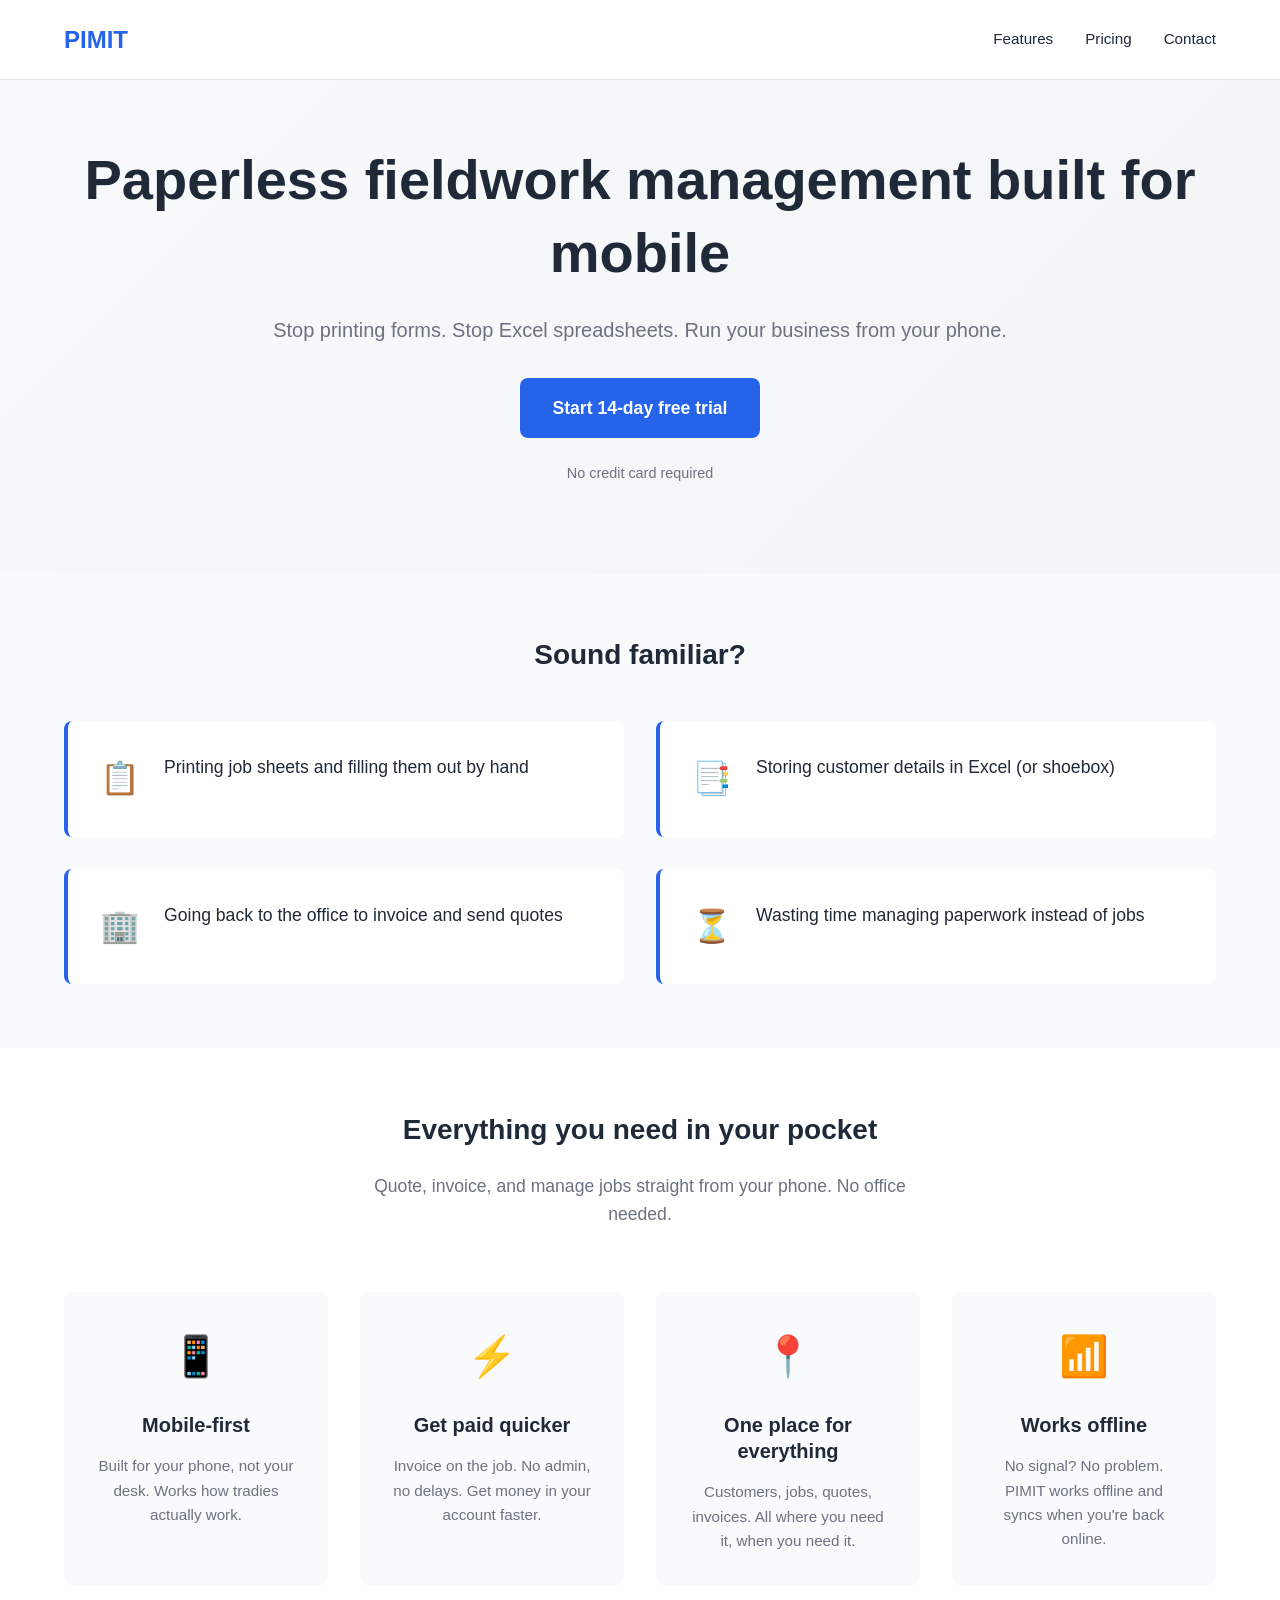
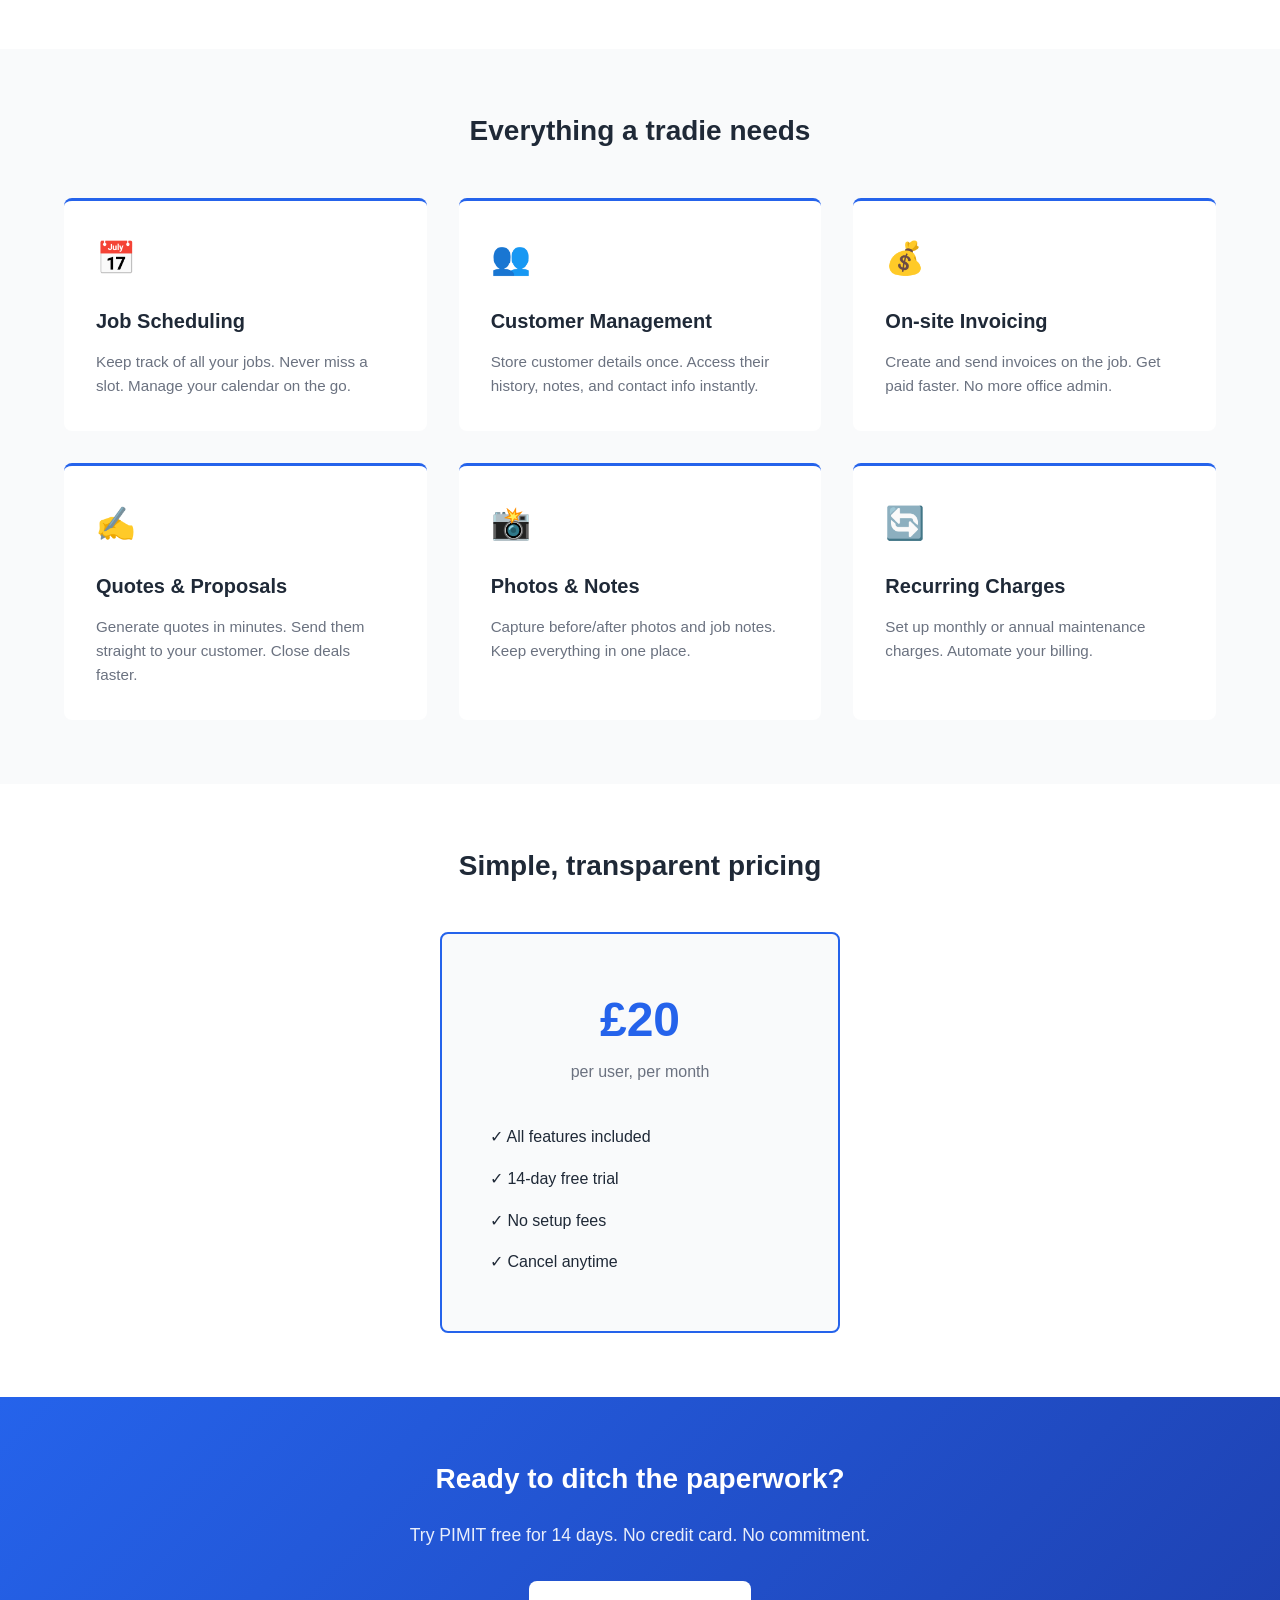
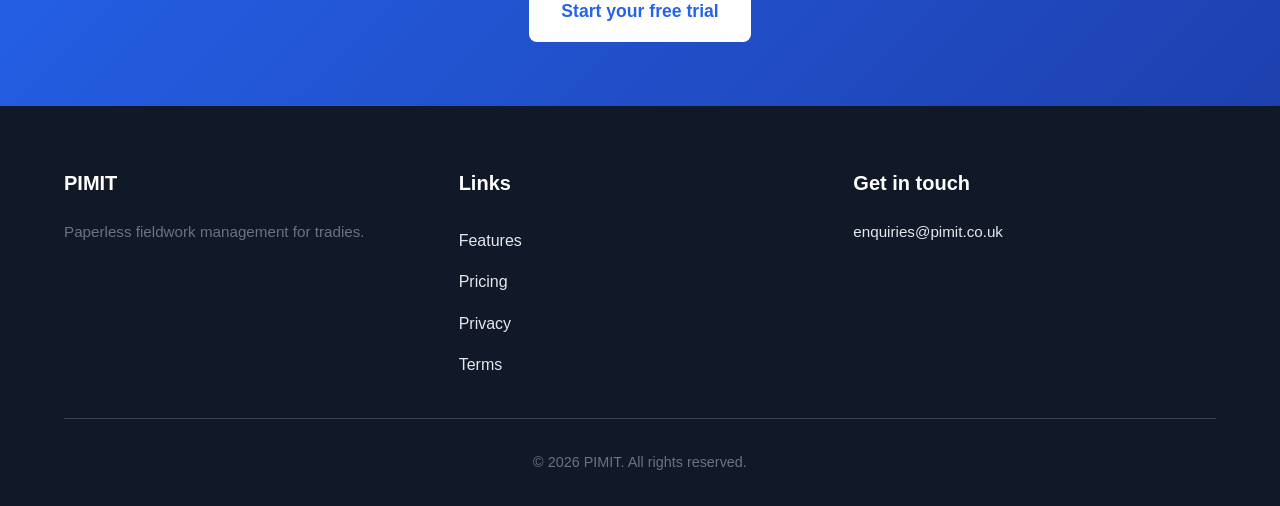
==== index.html @ a7ddae64 "Initial Commit" ====
<!doctype html>
<html lang="en">
  <head>
    <meta charset="UTF-8" />
    <meta name="viewport" content="width=device-width, initial-scale=1.0" />
    <meta
      name="description"
      content="PIMIT - Paperless fieldwork management built for mobile. Quote, invoice, and manage jobs from your phone. Try free for 14 days."
    />
    <title>PIMIT | Paperless Fieldwork Management for Tradies</title>
    <link rel="stylesheet" href="css/style.css" />
  </head>
  <body>
    <!-- Navigation -->
    <nav class="navbar">
      <div class="container">
        <div class="nav-brand">
          <h1>PIMIT</h1>
        </div>
        <div class="nav-links">
          <a href="#features" class="nav-link">Features</a>
          <a href="#pricing" class="nav-link">Pricing</a>
          <a href="#contact" class="nav-link">Contact</a>
        </div>
      </div>
    </nav>

    <!-- Hero Section -->
    <section class="hero">
      <div class="container">
        <div class="hero-content">
          <h2 class="hero-headline">
            Paperless fieldwork management built for mobile
          </h2>
          <p class="hero-subheadline">
            Stop printing forms. Stop Excel spreadsheets. Run your business from
            your phone.
          </p>
          <a href="#signup" class="btn btn-primary btn-large"
            >Start 14-day free trial</a
          >
          <p class="hero-note">No credit card required</p>
        </div>
      </div>
    </section>

    <!-- Problem Section -->
    <section class="problem">
      <div class="container">
        <h3>Sound familiar?</h3>
        <div class="problem-list">
          <div class="problem-item">
            <div class="problem-icon">📋</div>
            <p>Printing job sheets and filling them out by hand</p>
          </div>
          <div class="problem-item">
            <div class="problem-icon">📑</div>
            <p>Storing customer details in Excel (or shoebox)</p>
          </div>
          <div class="problem-item">
            <div class="problem-icon">🏢</div>
            <p>Going back to the office to invoice and send quotes</p>
          </div>
          <div class="problem-item">
            <div class="problem-icon">⏳</div>
            <p>Wasting time managing paperwork instead of jobs</p>
          </div>
        </div>
      </div>
    </section>

    <!-- Solution Section -->
    <section class="solution">
      <div class="container">
        <div class="solution-header">
          <h3>Everything you need in your pocket</h3>
          <p>
            Quote, invoice, and manage jobs straight from your phone. No office
            needed.
          </p>
        </div>
        <div class="solution-grid">
          <div class="solution-card">
            <div class="solution-icon">📱</div>
            <h4>Mobile-first</h4>
            <p>
              Built for your phone, not your desk. Works how tradies actually
              work.
            </p>
          </div>
          <div class="solution-card">
            <div class="solution-icon">⚡</div>
            <h4>Get paid quicker</h4>
            <p>
              Invoice on the job. No admin, no delays. Get money in your account
              faster.
            </p>
          </div>
          <div class="solution-card">
            <div class="solution-icon">📍</div>
            <h4>One place for everything</h4>
            <p>
              Customers, jobs, quotes, invoices. All where you need it, when you
              need it.
            </p>
          </div>
          <div class="solution-card">
            <div class="solution-icon">📶</div>
            <h4>Works offline</h4>
            <p>
              No signal? No problem. PIMIT works offline and syncs when you're
              back online.
            </p>
          </div>
        </div>
      </div>
    </section>

    <!-- Features Section -->
    <section class="features" id="features">
      <div class="container">
        <h3>Everything a tradie needs</h3>
        <div class="features-grid">
          <div class="feature-card">
            <div class="feature-icon">📅</div>
            <h4>Job Scheduling</h4>
            <p>
              Keep track of all your jobs. Never miss a slot. Manage your
              calendar on the go.
            </p>
          </div>
          <div class="feature-card">
            <div class="feature-icon">👥</div>
            <h4>Customer Management</h4>
            <p>
              Store customer details once. Access their history, notes, and
              contact info instantly.
            </p>
          </div>
          <div class="feature-card">
            <div class="feature-icon">💰</div>
            <h4>On-site Invoicing</h4>
            <p>
              Create and send invoices on the job. Get paid faster. No more
              office admin.
            </p>
          </div>
          <div class="feature-card">
            <div class="feature-icon">✍️</div>
            <h4>Quotes & Proposals</h4>
            <p>
              Generate quotes in minutes. Send them straight to your customer.
              Close deals faster.
            </p>
          </div>
          <div class="feature-card">
            <div class="feature-icon">📸</div>
            <h4>Photos & Notes</h4>
            <p>
              Capture before/after photos and job notes. Keep everything in one
              place.
            </p>
          </div>
          <div class="feature-card">
            <div class="feature-icon">🔄</div>
            <h4>Recurring Charges</h4>
            <p>
              Set up monthly or annual maintenance charges. Automate your
              billing.
            </p>
          </div>
        </div>
      </div>
    </section>

    <!-- Pricing Section -->
    <section class="pricing" id="pricing">
      <div class="container">
        <h3>Simple, transparent pricing</h3>
        <div class="pricing-card">
          <div class="pricing-amount">£20</div>
          <div class="pricing-period">per user, per month</div>
          <ul class="pricing-features">
            <li>✓ All features included</li>
            <li>✓ 14-day free trial</li>
            <li>✓ No setup fees</li>
            <li>✓ Cancel anytime</li>
          </ul>
        </div>
      </div>
    </section>

    <!-- CTA Section -->
    <section class="cta-section">
      <div class="container">
        <h3>Ready to ditch the paperwork?</h3>
        <p>Try PIMIT free for 14 days. No credit card. No commitment.</p>
        <a href="#signup" class="btn btn-primary btn-large"
          >Start your free trial</a
        >
      </div>
    </section>

    <!-- Footer -->
    <footer class="footer">
      <div class="container">
        <div class="footer-content">
          <div class="footer-section">
            <h4>PIMIT</h4>
            <p>Paperless fieldwork management for tradies.</p>
          </div>
          <div class="footer-section">
            <h4>Links</h4>
            <ul>
              <li><a href="#features">Features</a></li>
              <li><a href="#pricing">Pricing</a></li>
              <li><a href="privacy.html">Privacy</a></li>
              <li><a href="terms.html">Terms</a></li>
            </ul>
          </div>
          <div class="footer-section">
            <h4>Get in touch</h4>
            <p>
              <a href="mailto:enquiries@pimit.co.uk">enquiries@pimit.co.uk</a>
            </p>
          </div>
        </div>
        <div class="footer-bottom">
          <p>&copy; 2026 PIMIT. All rights reserved.</p>
        </div>
      </div>
    </footer>

    <script src="js/script.js"></script>
  </body>
</html>
---- css/style.css ----
/* ===========================
   Reset & Base Styles
   =========================== */

* {
    margin: 0;
    padding: 0;
    box-sizing: border-box;
}

:root {
    --primary-color: #2563eb;
    --primary-dark: #1e40af;
    --text-dark: #1f2937;
    --text-light: #6b7280;
    --bg-light: #f9fafb;
    --bg-white: #ffffff;
    --border-color: #e5e7eb;
    --spacing-xs: 0.5rem;
    --spacing-sm: 1rem;
    --spacing-md: 1.5rem;
    --spacing-lg: 2rem;
    --spacing-xl: 3rem;
    --spacing-2xl: 4rem;
}

html {
    scroll-behavior: smooth;
}

body {
    font-family: -apple-system, BlinkMacSystemFont, 'Segoe UI', 'Roboto', 'Oxygen', 'Ubuntu', 'Cantarell', sans-serif;
    line-height: 1.6;
    color: var(--text-dark);
    background-color: var(--bg-white);
}

/* ===========================
   Typography
   =========================== */

h1, h2, h3, h4, h5, h6 {
    font-weight: 600;
    line-height: 1.3;
    margin-bottom: var(--spacing-md);
}

h2 {
    font-size: 2rem;
}

h3 {
    font-size: 1.75rem;
    text-align: center;
}

h4 {
    font-size: 1.25rem;
}

p {
    margin-bottom: var(--spacing-md);
    color: var(--text-light);
}

a {
    color: var(--primary-color);
    text-decoration: none;
    transition: color 0.3s ease;
}

a:hover {
    color: var(--primary-dark);
}

/* ===========================
   Layout & Containers
   =========================== */

.container {
    width: 100%;
    max-width: 1200px;
    margin: 0 auto;
    padding: 0 var(--spacing-md);
}

section {
    padding: var(--spacing-2xl) 0;
}

/* ===========================
   Navigation
   =========================== */

.navbar {
    background-color: var(--bg-white);
    border-bottom: 1px solid var(--border-color);
    padding: var(--spacing-md) 0;
    position: sticky;
    top: 0;
    z-index: 100;
}

.navbar .container {
    display: flex;
    justify-content: space-between;
    align-items: center;
}

.nav-brand h1 {
    font-size: 1.5rem;
    margin: 0;
    color: var(--primary-color);
}

.nav-links {
    display: flex;
    gap: var(--spacing-lg);
}

.nav-link {
    font-size: 0.95rem;
    color: var(--text-dark);
    font-weight: 500;
    transition: color 0.3s ease;
}

.nav-link:hover {
    color: var(--primary-color);
}

/* ===========================
   Hero Section
   =========================== */

.hero {
    background: linear-gradient(135deg, #f9fafb 0%, #f3f4f6 100%);
    padding: var(--spacing-2xl) 0;
}

.hero-content {
    text-align: center;
}

.hero-headline {
    font-size: 2.5rem;
    color: var(--text-dark);
    margin-bottom: var(--spacing-md);
}

.hero-subheadline {
    font-size: 1.25rem;
    color: var(--text-light);
    margin-bottom: var(--spacing-lg);
}

.hero-note {
    font-size: 0.9rem;
    color: var(--text-light);
    margin-top: var(--spacing-md);
}

/* ===========================
   Buttons
   =========================== */

.btn {
    display: inline-block;
    padding: 0.75rem 1.5rem;
    border-radius: 0.5rem;
    font-weight: 600;
    transition: all 0.3s ease;
    cursor: pointer;
    border: none;
    text-align: center;
}

.btn-primary {
    background-color: var(--primary-color);
    color: white;
}

.btn-primary:hover {
    background-color: var(--primary-dark);
    transform: translateY(-2px);
    box-shadow: 0 10px 20px rgba(37, 99, 235, 0.2);
}

.btn-large {
    padding: 1rem 2rem;
    font-size: 1.1rem;
}

/* ===========================
   Problem Section
   =========================== */

.problem {
    background-color: var(--bg-light);
}

.problem h3 {
    margin-bottom: var(--spacing-xl);
}

.problem-list {
    display: grid;
    grid-template-columns: 1fr;
    gap: var(--spacing-lg);
}

.problem-item {
    background-color: var(--bg-white);
    padding: var(--spacing-lg);
    border-radius: 0.5rem;
    border-left: 4px solid var(--primary-color);
    display: flex;
    align-items: flex-start;
    gap: var(--spacing-md);
}

.problem-icon {
    font-size: 2rem;
    flex-shrink: 0;
}

.problem-item p {
    margin: 0;
    font-size: 1.1rem;
    color: var(--text-dark);
}

/* ===========================
   Solution Section
   =========================== */

.solution {
    background-color: var(--bg-white);
}

.solution-header {
    text-align: center;
    margin-bottom: var(--spacing-2xl);
}

.solution-header h3 {
    margin-bottom: var(--spacing-md);
}

.solution-header p {
    font-size: 1.1rem;
    max-width: 600px;
    margin-left: auto;
    margin-right: auto;
}

.solution-grid {
    display: grid;
    grid-template-columns: 1fr;
    gap: var(--spacing-lg);
}

.solution-card {
    background-color: var(--bg-light);
    padding: var(--spacing-lg);
    border-radius: 0.5rem;
    text-align: center;
}

.solution-icon {
    font-size: 2.5rem;
    margin-bottom: var(--spacing-md);
    display: block;
}

.solution-card h4 {
    color: var(--text-dark);
    margin-bottom: var(--spacing-sm);
}

.solution-card p {
    margin: 0;
    font-size: 0.95rem;
}

/* ===========================
   Features Section
   =========================== */

.features {
    background-color: var(--bg-light);
}

.features h3 {
    margin-bottom: var(--spacing-xl);
}

.features-grid {
    display: grid;
    grid-template-columns: 1fr;
    gap: var(--spacing-lg);
}

.feature-card {
    background-color: var(--bg-white);
    padding: var(--spacing-lg);
    border-radius: 0.5rem;
    border-top: 3px solid var(--primary-color);
}

.feature-icon {
    font-size: 2rem;
    margin-bottom: var(--spacing-md);
    display: block;
}

.feature-card h4 {
    color: var(--text-dark);
    margin-bottom: var(--spacing-sm);
}

.feature-card p {
    margin: 0;
    font-size: 0.95rem;
}

/* ===========================
   Pricing Section
   =========================== */

.pricing {
    background-color: var(--bg-white);
}

.pricing h3 {
    margin-bottom: var(--spacing-xl);
}

.pricing-card {
    background-color: var(--bg-light);
    padding: var(--spacing-xl);
    border-radius: 0.5rem;
    border: 2px solid var(--primary-color);
    text-align: center;
    max-width: 400px;
    margin: 0 auto;
}

.pricing-amount {
    font-size: 3rem;
    font-weight: 700;
    color: var(--primary-color);
}

.pricing-period {
    font-size: 1rem;
    color: var(--text-light);
    margin-bottom: var(--spacing-lg);
}

.pricing-features {
    list-style: none;
    text-align: left;
}

.pricing-features li {
    padding: 0.5rem 0;
    color: var(--text-dark);
    font-weight: 500;
}

/* ===========================
   CTA Section
   =========================== */

.cta-section {
    background: linear-gradient(135deg, var(--primary-color) 0%, var(--primary-dark) 100%);
    color: white;
    text-align: center;
}

.cta-section h3 {
    color: white;
    margin-bottom: var(--spacing-md);
}

.cta-section p {
    color: rgba(255, 255, 255, 0.9);
    font-size: 1.1rem;
    margin-bottom: var(--spacing-lg);
}

.cta-section .btn-primary {
    background-color: white;
    color: var(--primary-color);
}

.cta-section .btn-primary:hover {
    background-color: var(--bg-light);
}

/* ===========================
   Footer
   =========================== */

.footer {
    background-color: #111827;
    color: #e5e7eb;
    padding: var(--spacing-2xl) 0 var(--spacing-lg);
}

.footer-content {
    display: grid;
    grid-template-columns: 1fr;
    gap: var(--spacing-lg);
    margin-bottom: var(--spacing-lg);
}

.footer-section h4 {
    color: white;
    margin-bottom: var(--spacing-md);
}

.footer-section p {
    margin: 0;
    font-size: 0.95rem;
}

.footer-section ul {
    list-style: none;
}

.footer-section ul li {
    padding: 0.5rem 0;
}

.footer-section a {
    color: #e5e7eb;
}

.footer-section a:hover {
    color: white;
}

.footer-bottom {
    text-align: center;
    padding-top: var(--spacing-lg);
    border-top: 1px solid #374151;
    font-size: 0.9rem;
}

.footer-bottom p {
    margin: 0;
}

/* ===========================
   Responsive Design
   =========================== */

/* Tablet (768px and up) */
@media (min-width: 768px) {
    .nav-links {
        display: flex;
    }

    .hero-headline {
        font-size: 3rem;
    }

    .problem-list {
        grid-template-columns: repeat(2, 1fr);
    }

    .solution-grid {
        grid-template-columns: repeat(2, 1fr);
    }

    .features-grid {
        grid-template-columns: repeat(2, 1fr);
    }

    .footer-content {
        grid-template-columns: repeat(3, 1fr);
    }
}

/* Desktop (1024px and up) */
@media (min-width: 1024px) {
    .hero-headline {
        font-size: 3.5rem;
    }

    .problem-list {
        grid-template-columns: repeat(2, 1fr);
    }

    .solution-grid {
        grid-template-columns: repeat(4, 1fr);
    }

    .features-grid {
        grid-template-columns: repeat(3, 1fr);
    }
}

/* Small screens (mobile optimization) */
@media (max-width: 480px) {
    :root {
        --spacing-lg: 1.5rem;
        --spacing-xl: 2rem;
        --spacing-2xl: 2.5rem;
    }

    section {
        padding: var(--spacing-xl) 0;
    }

    .nav-links {
        gap: var(--spacing-md);
        font-size: 0.85rem;
    }

    h3 {
        font-size: 1.5rem;
    }

    .hero-headline {
        font-size: 1.75rem;
    }

    .btn {
        width: 100%;
    }
}

/* ===========================
   Utility Classes
   =========================== */

.text-center {
    text-align: center;
}

.mt-lg {
    margin-top: var(--spacing-lg);
}

.mb-lg {
    margin-bottom: var(--spacing-lg);
}
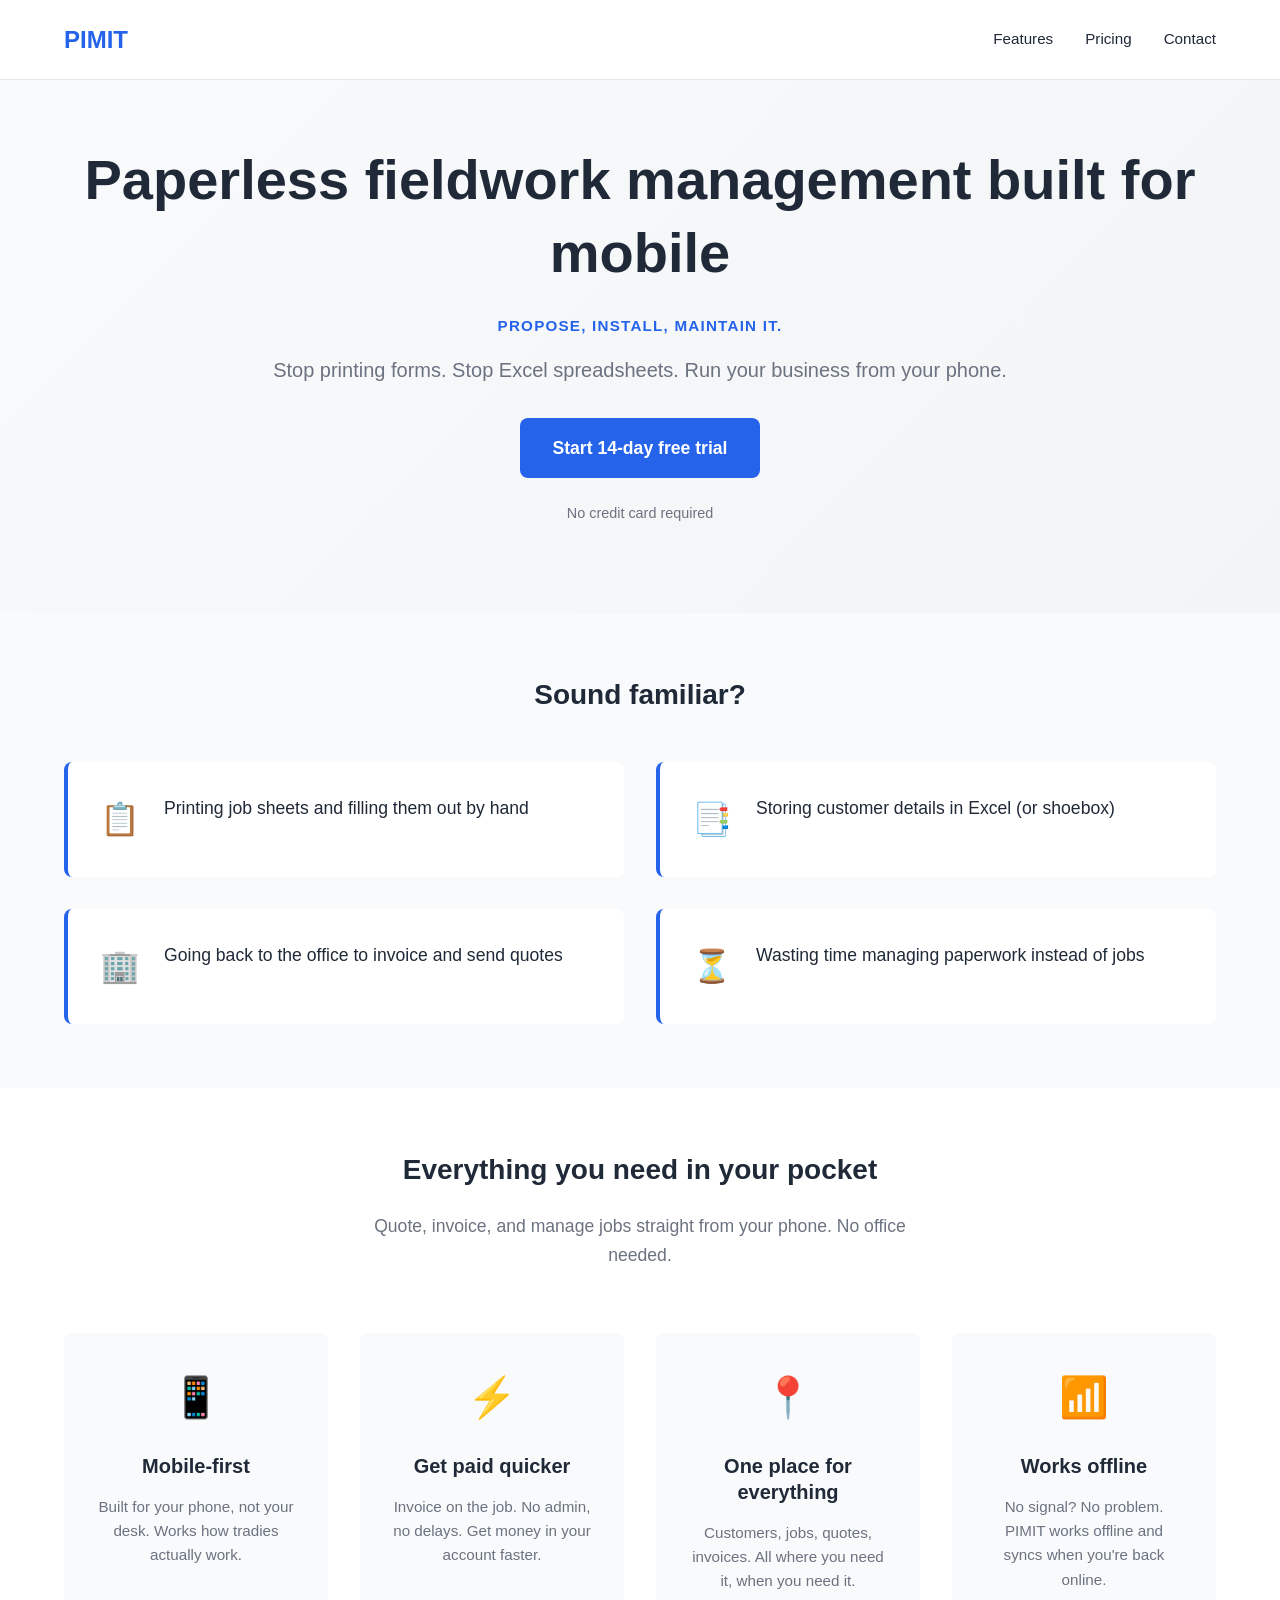
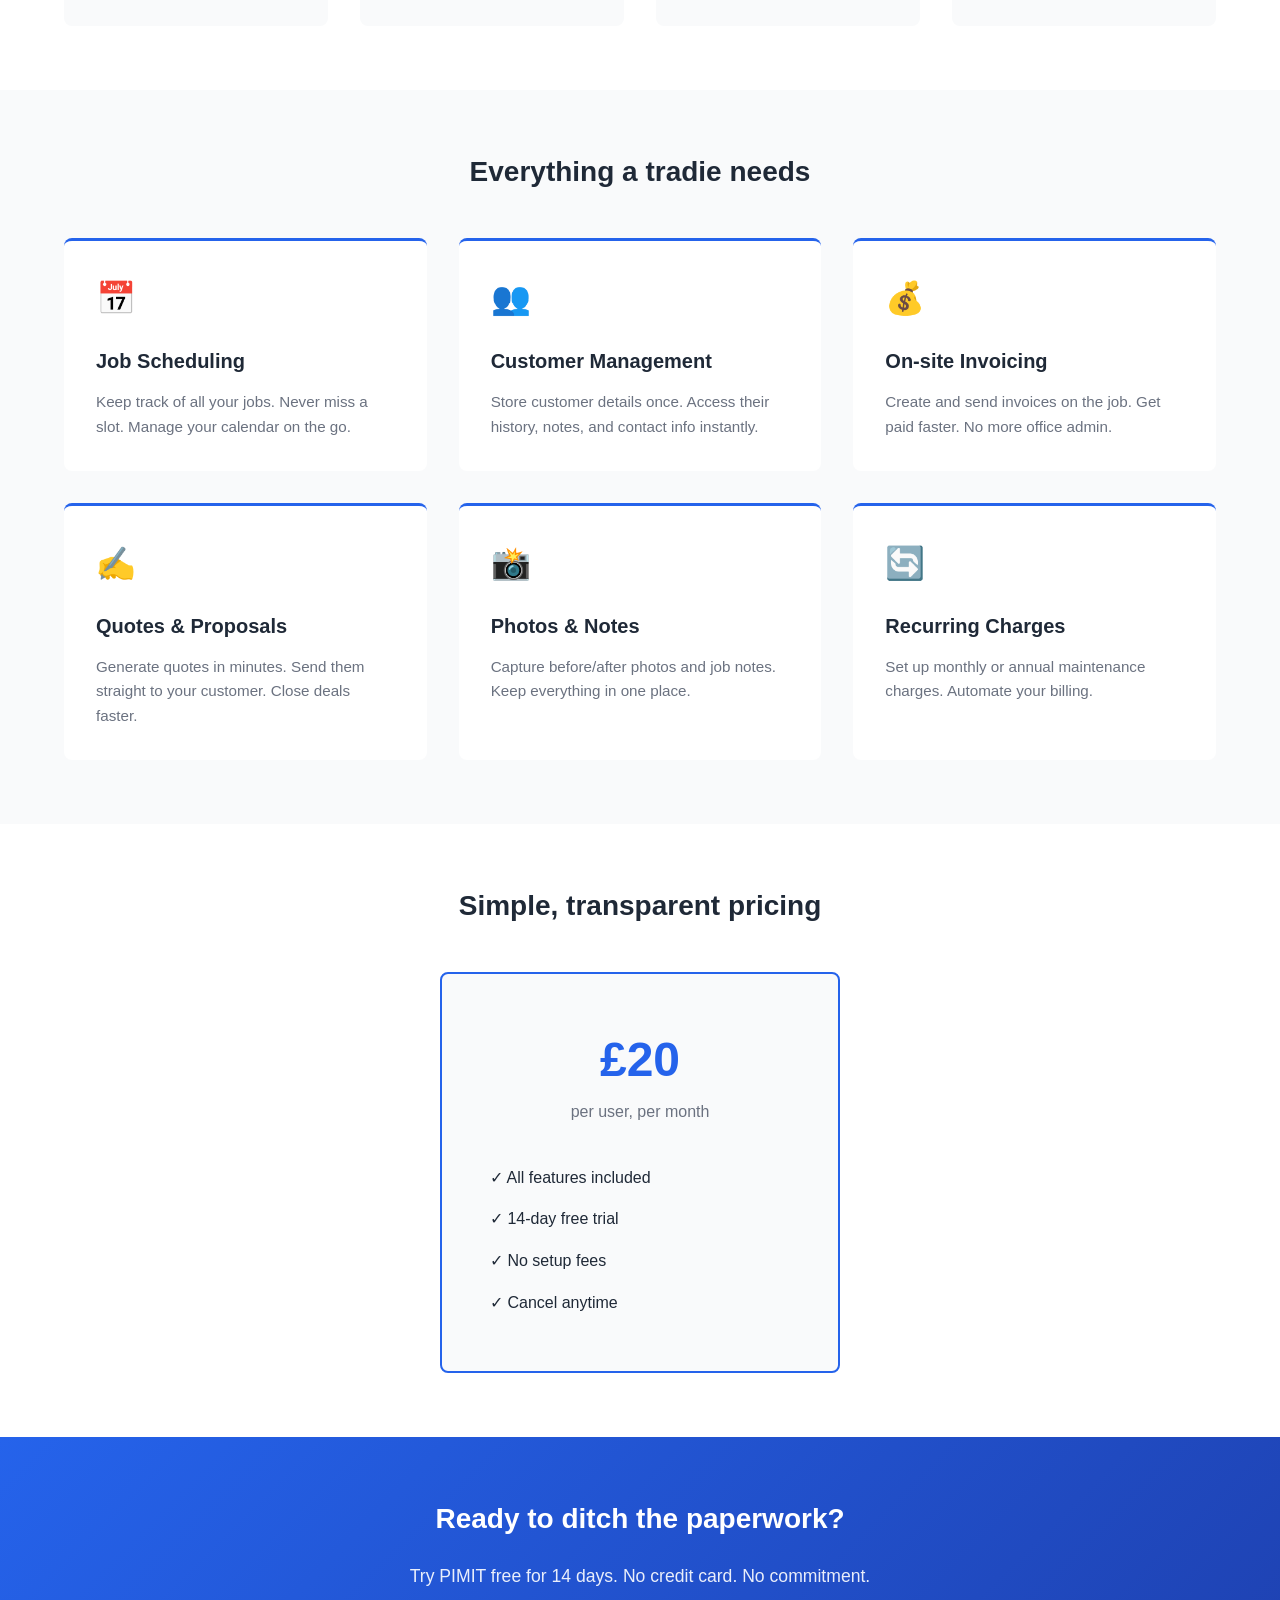
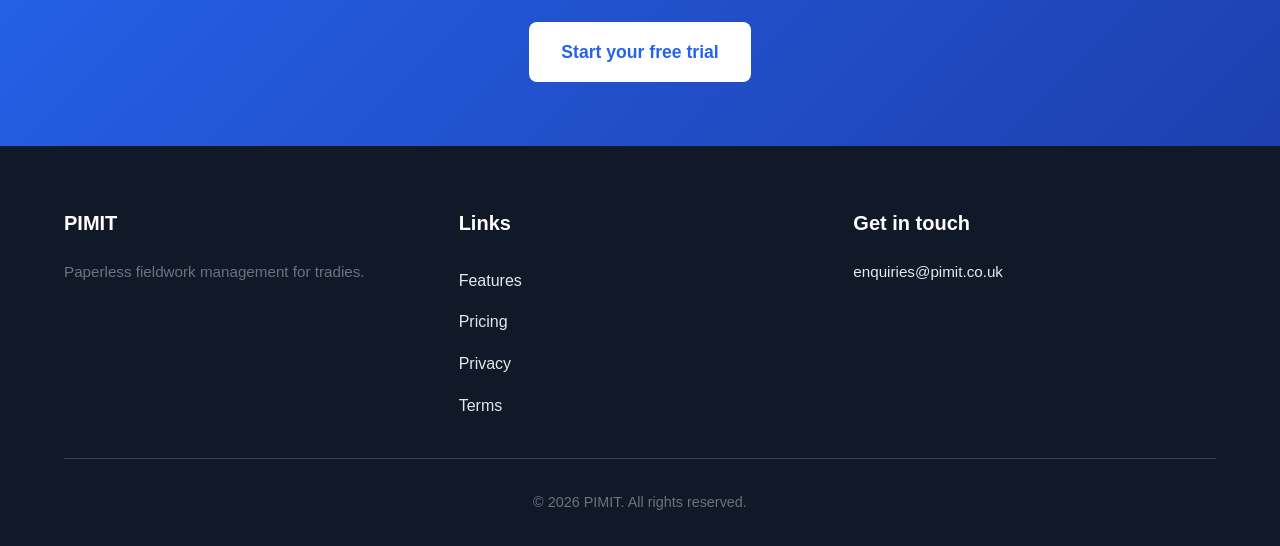
==== commit 5d380e6d: "added new header in index.html" ====
--- a/index.html
+++ b/index.html
@@ -32,6 +32,7 @@
           <h2 class="hero-headline">
             Paperless fieldwork management built for mobile
           </h2>
+          <p class="hero-kicker">Propose, Install, Maintain it.</p>
           <p class="hero-subheadline">
             Stop printing forms. Stop Excel spreadsheets. Run your business from
             your phone.
--- a/css/style.css
+++ b/css/style.css
@@ -148,6 +148,15 @@
     margin-bottom: var(--spacing-md);
 }
 
+.hero-kicker {
+    font-size: 0.95rem;
+    font-weight: 700;
+    letter-spacing: 0.08em;
+    text-transform: uppercase;
+    color: var(--primary-color);
+    margin-bottom: var(--spacing-sm);
+}
+
 .hero-subheadline {
     font-size: 1.25rem;
     color: var(--text-light);
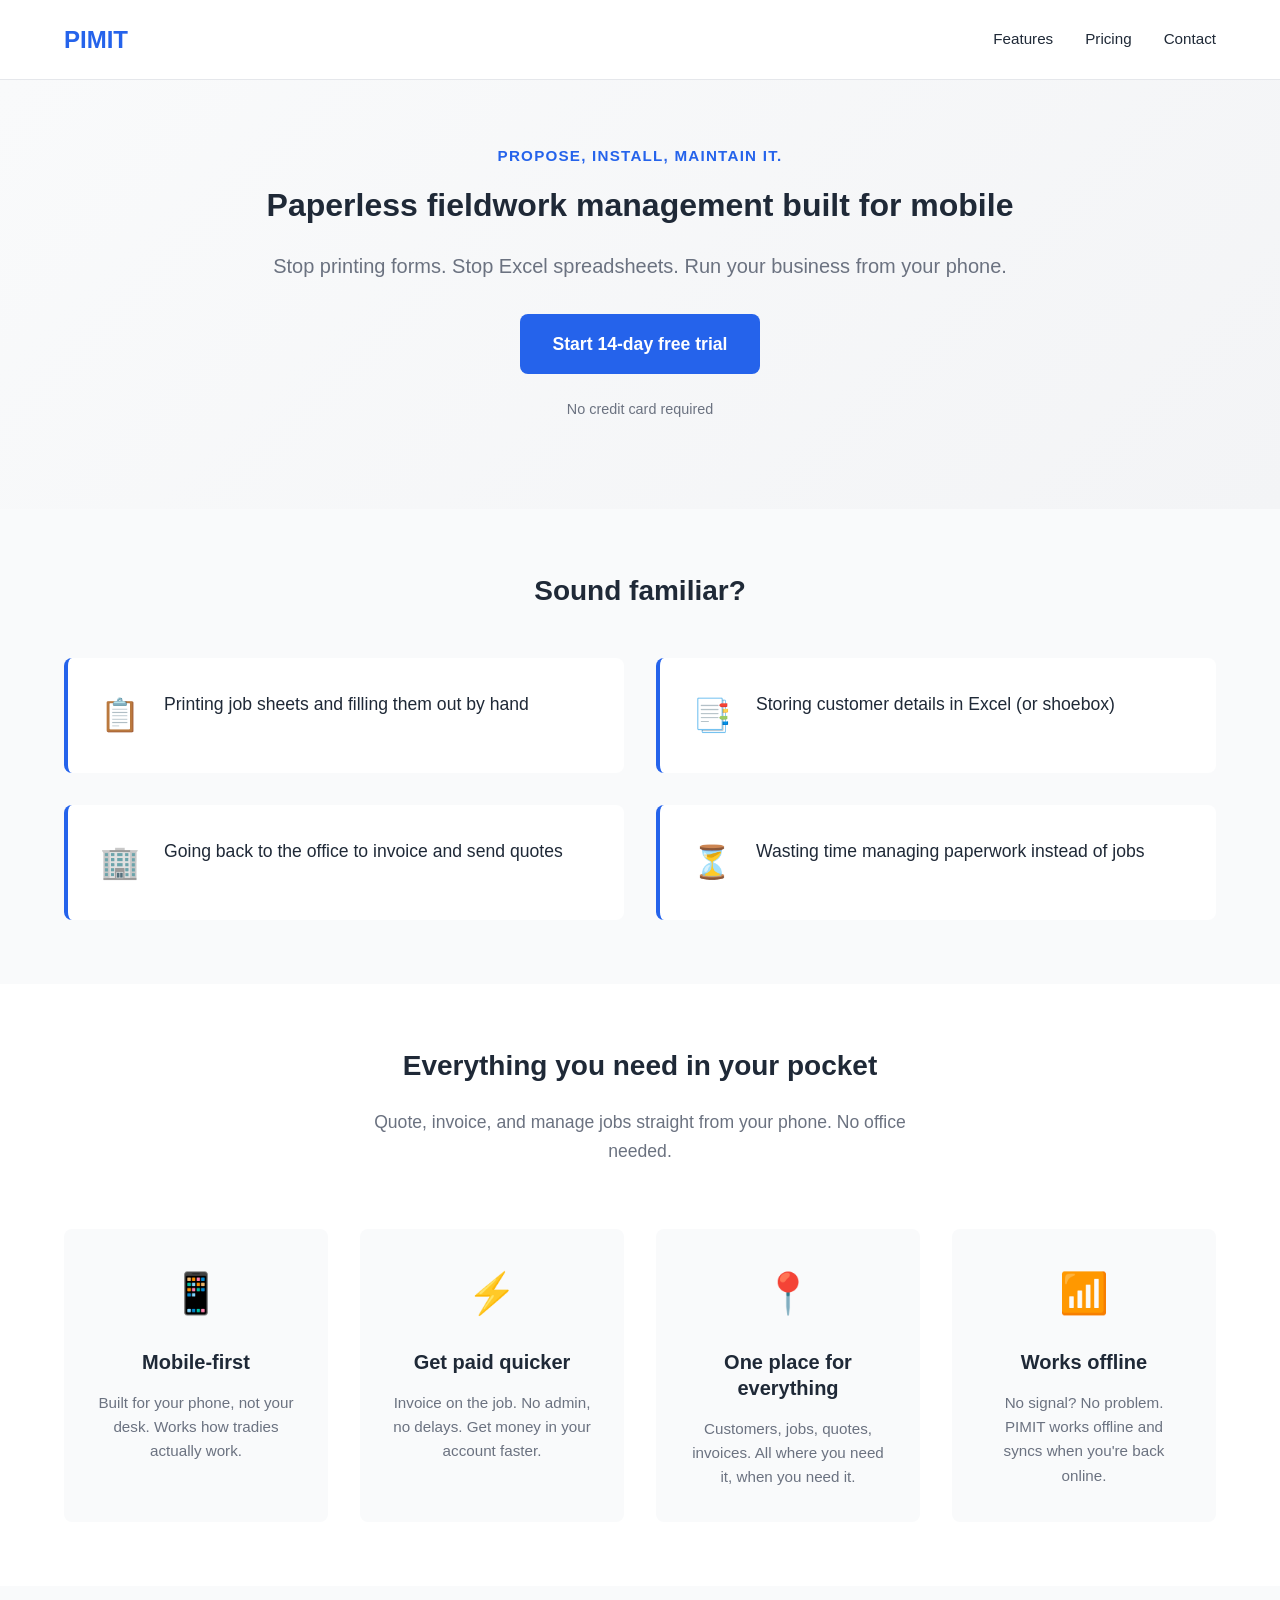
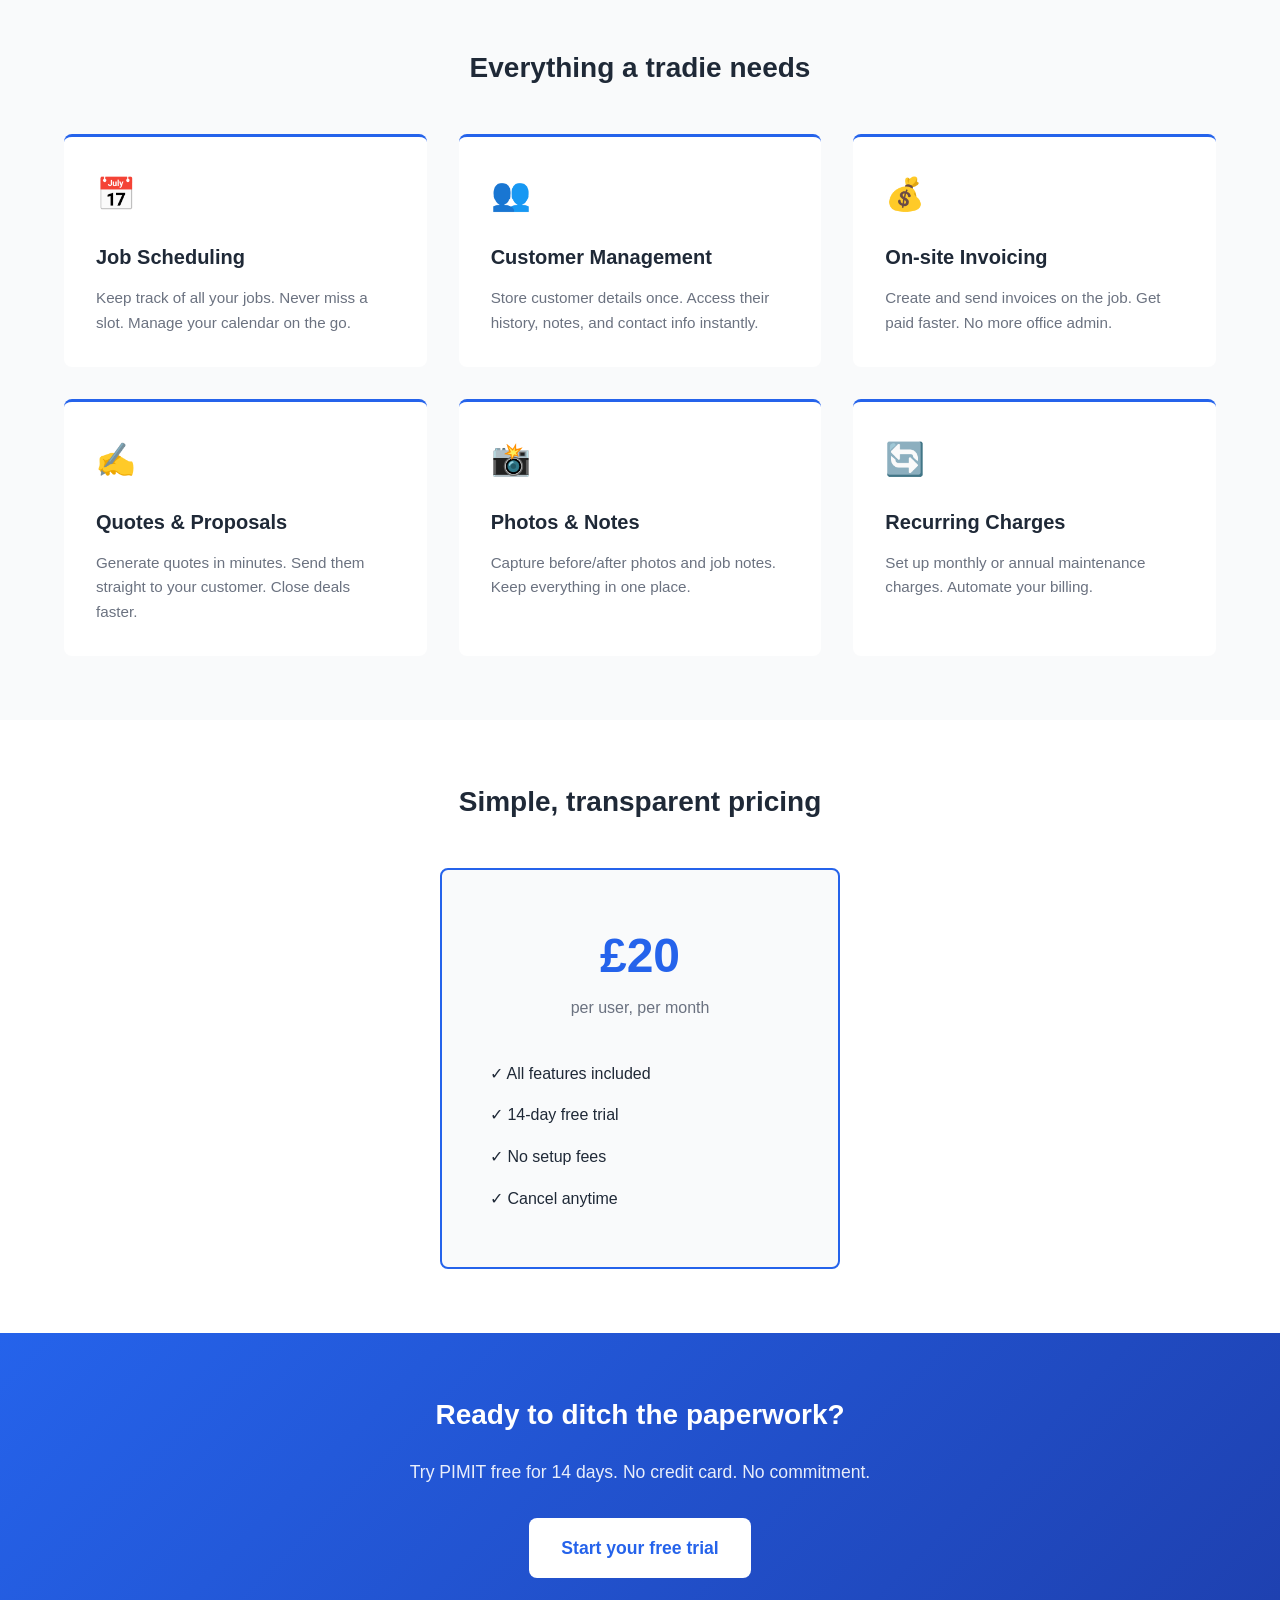
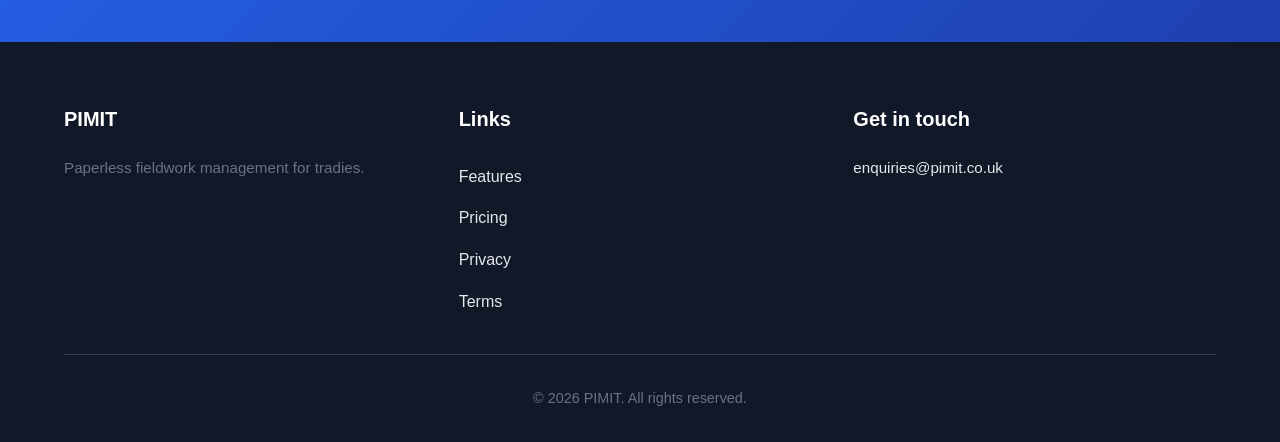
==== commit 5c25c8fe: "updated headings on index.html" ====
--- a/index.html
+++ b/index.html
@@ -29,10 +29,8 @@
     <section class="hero">
       <div class="container">
         <div class="hero-content">
-          <h2 class="hero-headline">
-            Paperless fieldwork management built for mobile
-          </h2>
           <p class="hero-kicker">Propose, Install, Maintain it.</p>
+          <h2 class="">Paperless fieldwork management built for mobile</h2>
           <p class="hero-subheadline">
             Stop printing forms. Stop Excel spreadsheets. Run your business from
             your phone.
